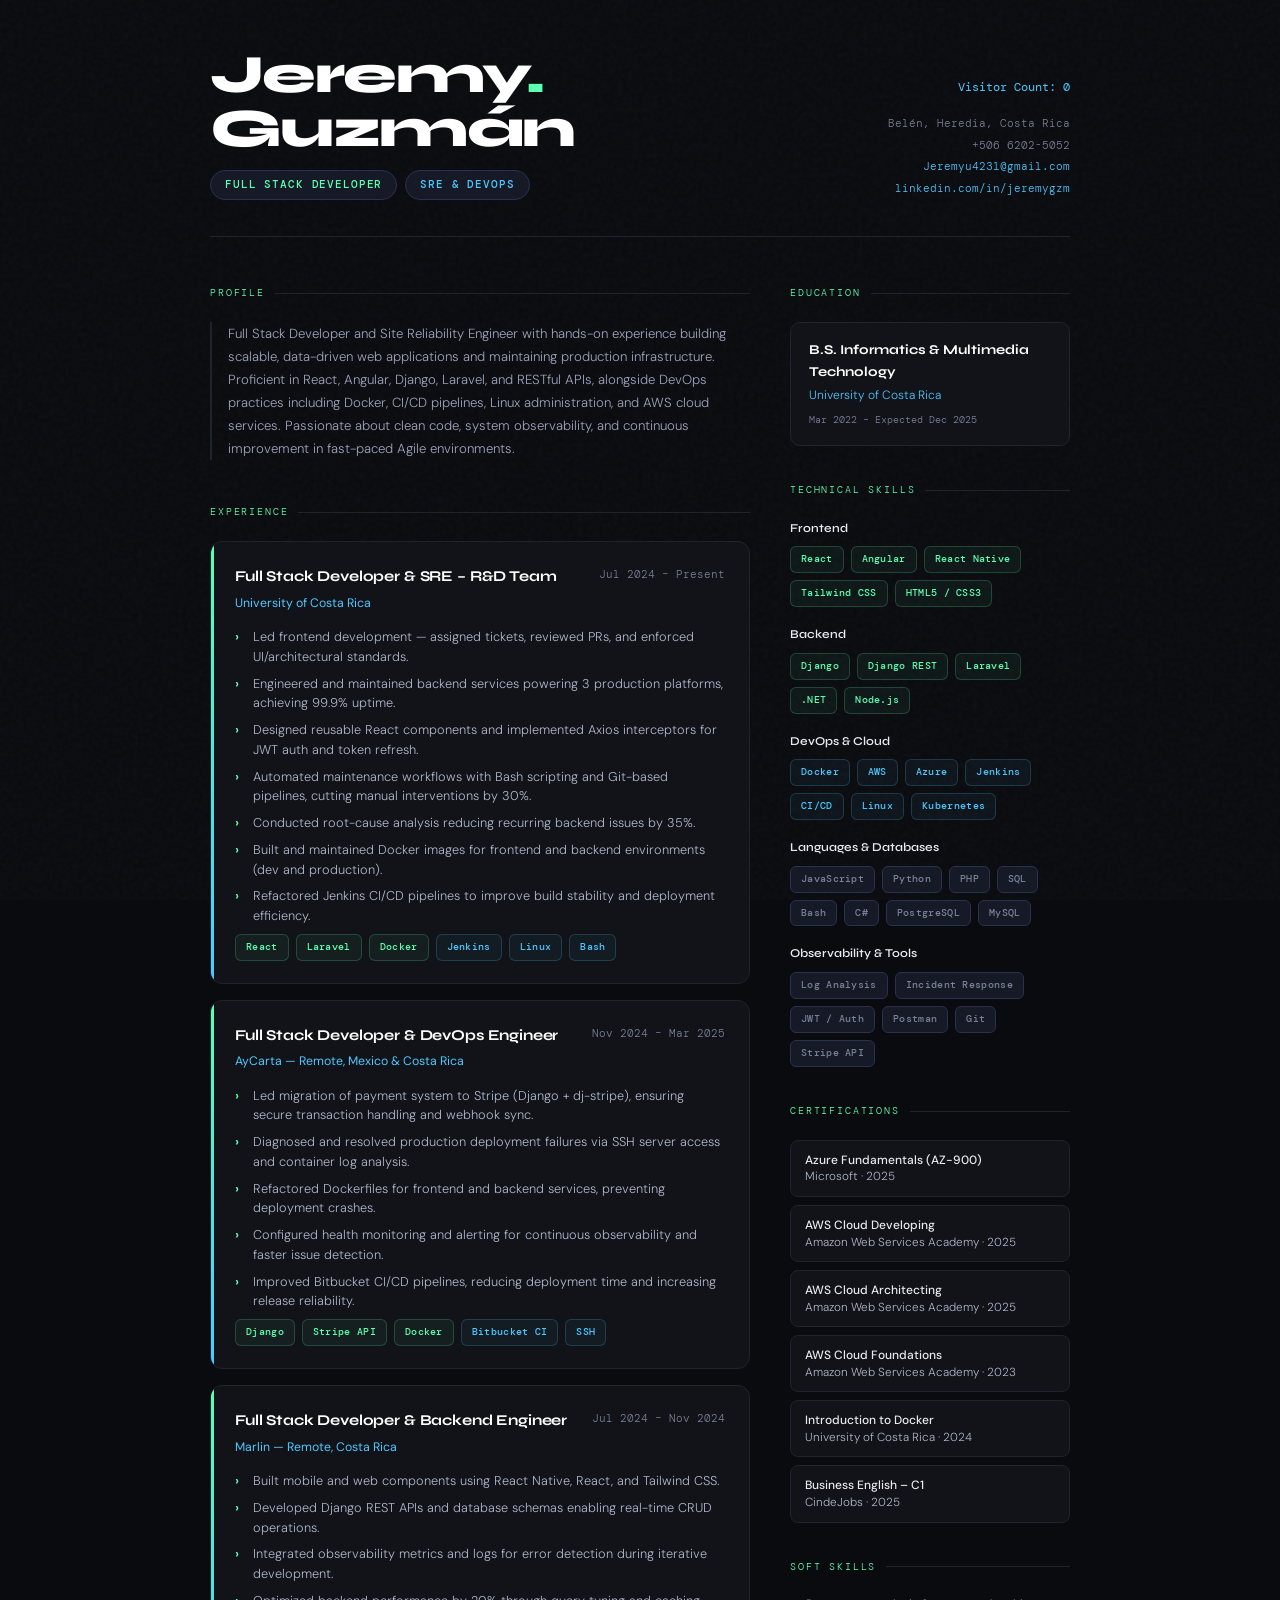
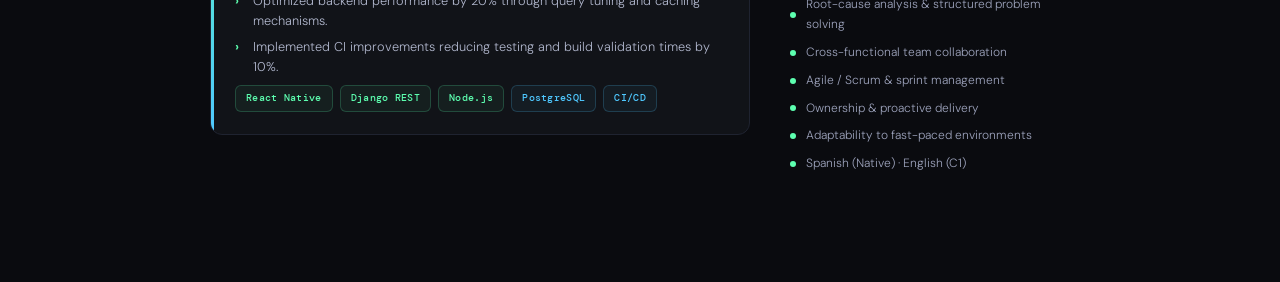
==== src/index.html @ c77874ff "Add initial resume layout, styles, and visitor counter functionality" ====
<!DOCTYPE html>
<html lang="en">
<head>
<meta charset="UTF-8" />
<meta name="viewport" content="width=device-width, initial-scale=1.0"/>
<title>Jeremy Andrés Guzmán Vargas – Resume</title>
<link href="https://fonts.googleapis.com/css2?family=Syne:wght@400;600;700;800&family=DM+Mono:wght@300;400;500&family=DM+Sans:wght@300;400;500&display=swap" rel="stylesheet"/>
<link rel="stylesheet" href="styles.css" />
</head>
<body>
<div class="page">

  <!-- HEADER -->
  <header>
    <div>
      <div class="name">Jeremy<span>.</span><br/>Guzmán</div>
      <div class="title-pill">
        <span class="pill">Full Stack Developer</span>
        <span class="pill blue">SRE &amp; DevOps</span>
      </div>
    </div>
    <div class="contact">
      <div class="exp-company">Visitor Count: <span id="counter">0</span></div>
      <div>Belén, Heredia, Costa Rica</div>
      <div>+506 6202-5052</div>
      <div><a href="mailto:Jeremyu4231@gmail.com">Jeremyu4231@gmail.com</a></div>
      <div><a href="https://linkedin.com/in/jeremygzm" target="_blank">linkedin.com/in/jeremygzm</a></div>
    </div>
  </header>

  <!-- MAIN LAYOUT -->
  <div class="layout">

    <!-- LEFT: MAIN CONTENT -->
    <main>

      <!-- PROFILE -->
      <section>
        <div class="section-label">Profile</div>
        <p class="profile-text">
          Full Stack Developer and Site Reliability Engineer with hands-on experience building scalable, data-driven web applications and maintaining production infrastructure. Proficient in React, Angular, Django, Laravel, and RESTful APIs, alongside DevOps practices including Docker, CI/CD pipelines, Linux administration, and AWS cloud services. Passionate about clean code, system observability, and continuous improvement in fast-paced Agile environments.
        </p>
      </section>

      <!-- EXPERIENCE -->
      <section>
        <div class="section-label">Experience</div>

        <div class="exp-card">
          <div class="exp-header">
            <div class="exp-role">Full Stack Developer &amp; SRE – R&amp;D Team</div>
            <div class="exp-date">Jul 2024 – Present</div>
          </div>
          <div class="exp-company">University of Costa Rica</div>
          <ul class="exp-bullets">
            <li>Led frontend development — assigned tickets, reviewed PRs, and enforced UI/architectural standards.</li>
            <li>Engineered and maintained backend services powering 3 production platforms, achieving 99.9% uptime.</li>
            <li>Designed reusable React components and implemented Axios interceptors for JWT auth and token refresh.</li>
            <li>Automated maintenance workflows with Bash scripting and Git-based pipelines, cutting manual interventions by 30%.</li>
            <li>Conducted root-cause analysis reducing recurring backend issues by 35%.</li>
            <li>Built and maintained Docker images for frontend and backend environments (dev and production).</li>
            <li>Refactored Jenkins CI/CD pipelines to improve build stability and deployment efficiency.</li>
          </ul>
          <div class="tag-group">
            <span class="tag green">React</span><span class="tag green">Laravel</span><span class="tag green">Docker</span>
            <span class="tag blue">Jenkins</span><span class="tag blue">Linux</span><span class="tag blue">Bash</span>
          </div>
        </div>

        <div class="exp-card">
          <div class="exp-header">
            <div class="exp-role">Full Stack Developer &amp; DevOps Engineer</div>
            <div class="exp-date">Nov 2024 – Mar 2025</div>
          </div>
          <div class="exp-company">AyCarta — Remote, Mexico &amp; Costa Rica</div>
          <ul class="exp-bullets">
            <li>Led migration of payment system to Stripe (Django + dj-stripe), ensuring secure transaction handling and webhook sync.</li>
            <li>Diagnosed and resolved production deployment failures via SSH server access and container log analysis.</li>
            <li>Refactored Dockerfiles for frontend and backend services, preventing deployment crashes.</li>
            <li>Configured health monitoring and alerting for continuous observability and faster issue detection.</li>
            <li>Improved Bitbucket CI/CD pipelines, reducing deployment time and increasing release reliability.</li>
          </ul>
          <div class="tag-group">
            <span class="tag green">Django</span><span class="tag green">Stripe API</span><span class="tag green">Docker</span>
            <span class="tag blue">Bitbucket CI</span><span class="tag blue">SSH</span>
          </div>
        </div>

        <div class="exp-card">
          <div class="exp-header">
            <div class="exp-role">Full Stack Developer &amp; Backend Engineer</div>
            <div class="exp-date">Jul 2024 – Nov 2024</div>
          </div>
          <div class="exp-company">Marlin — Remote, Costa Rica</div>
          <ul class="exp-bullets">
            <li>Built mobile and web components using React Native, React, and Tailwind CSS.</li>
            <li>Developed Django REST APIs and database schemas enabling real-time CRUD operations.</li>
            <li>Integrated observability metrics and logs for error detection during iterative development.</li>
            <li>Optimized backend performance by 20% through query tuning and caching mechanisms.</li>
            <li>Implemented CI improvements reducing testing and build validation times by 10%.</li>
          </ul>
          <div class="tag-group">
            <span class="tag green">React Native</span><span class="tag green">Django REST</span><span class="tag green">Node.js</span>
            <span class="tag blue">PostgreSQL</span><span class="tag blue">CI/CD</span>
          </div>
        </div>
      </section>

    </main>

    <!-- RIGHT: SIDEBAR -->
    <aside class="sidebar">

      <!-- EDUCATION -->
      <section>
        <div class="section-label">Education</div>
        <div class="edu-card">
          <div class="edu-degree">B.S. Informatics &amp; Multimedia Technology</div>
          <div class="edu-school">University of Costa Rica</div>
          <div class="edu-date">Mar 2022 – Expected Dec 2025</div>
        </div>
      </section>

      <!-- TECHNICAL SKILLS -->
      <section>
        <div class="section-label">Technical Skills</div>

        <div class="skill-block">
          <div class="skill-category">Frontend</div>
          <div class="tag-group">
            <span class="tag green">React</span><span class="tag green">Angular</span>
            <span class="tag green">React Native</span><span class="tag green">Tailwind CSS</span>
            <span class="tag green">HTML5 / CSS3</span>
          </div>
        </div>

        <div class="skill-block">
          <div class="skill-category">Backend</div>
          <div class="tag-group">
            <span class="tag green">Django</span><span class="tag green">Django REST</span>
            <span class="tag green">Laravel</span><span class="tag green">.NET</span>
            <span class="tag green">Node.js</span>
          </div>
        </div>

        <div class="skill-block">
          <div class="skill-category">DevOps &amp; Cloud</div>
          <div class="tag-group">
            <span class="tag blue">Docker</span><span class="tag blue">AWS</span>
            <span class="tag blue">Azure</span><span class="tag blue">Jenkins</span>
            <span class="tag blue">CI/CD</span><span class="tag blue">Linux</span>
            <span class="tag blue">Kubernetes</span>
          </div>
        </div>

        <div class="skill-block">
          <div class="skill-category">Languages &amp; Databases</div>
          <div class="tag-group">
            <span class="tag">JavaScript</span><span class="tag">Python</span>
            <span class="tag">PHP</span><span class="tag">SQL</span>
            <span class="tag">Bash</span><span class="tag">C#</span>
            <span class="tag">PostgreSQL</span><span class="tag">MySQL</span>
          </div>
        </div>

        <div class="skill-block">
          <div class="skill-category">Observability &amp; Tools</div>
          <div class="tag-group">
            <span class="tag">Log Analysis</span><span class="tag">Incident Response</span>
            <span class="tag">JWT / Auth</span><span class="tag">Postman</span>
            <span class="tag">Git</span><span class="tag">Stripe API</span>
          </div>
        </div>
      </section>

      <!-- CERTIFICATIONS -->
      <section>
        <div class="section-label">Certifications</div>

        <div class="cert-item">
          <strong>Azure Fundamentals (AZ-900)</strong>
          Microsoft · 2025
        </div>
        <div class="cert-item">
          <strong>AWS Cloud Developing</strong>
          Amazon Web Services Academy · 2025
        </div>
        <div class="cert-item">
          <strong>AWS Cloud Architecting</strong>
          Amazon Web Services Academy · 2025
        </div>
        <div class="cert-item">
          <strong>AWS Cloud Foundations</strong>
          Amazon Web Services Academy · 2023
        </div>
        <div class="cert-item">
          <strong>Introduction to Docker</strong>
          University of Costa Rica · 2024
        </div>
        <div class="cert-item">
          <strong>Business English – C1</strong>
          CindeJobs · 2025
        </div>
      </section>

      <!-- SOFT SKILLS -->
      <section>
        <div class="section-label">Soft Skills</div>
        <div class="soft-list">
          <div class="soft-item"><span class="soft-dot"></span>Root-cause analysis &amp; structured problem solving</div>
          <div class="soft-item"><span class="soft-dot"></span>Cross-functional team collaboration</div>
          <div class="soft-item"><span class="soft-dot"></span>Agile / Scrum &amp; sprint management</div>
          <div class="soft-item"><span class="soft-dot"></span>Ownership &amp; proactive delivery</div>
          <div class="soft-item"><span class="soft-dot"></span>Adaptability to fast-paced environments</div>
          <div class="soft-item"><span class="soft-dot"></span>Spanish (Native) · English (C1)</div>
        </div>
      </section>

    </aside>
  </div>
</div>
<script src="script.js"></script>
</body>
</html>
---- src/styles.css ----
:root {
    --bg: #0a0b0f;
    --surface: #111318;
    --surface2: #181b22;
    --border: #1f2330;
    --accent: #5dffb0;
    --accent2: #4fc8ff;
    --text: #e8eaf0;
    --muted: #7a8099;
    --tag-bg: #161a26;
    --tag-border: #2a3150;
}

*,
*::before,
*::after {
    box-sizing: border-box;
    margin: 0;
    padding: 0;
}

html {
    font-size: 15px;
}

body {
    background: var(--bg);
    color: var(--text);
    font-family: 'DM Sans', sans-serif;
    font-weight: 300;
    line-height: 1.65;
    min-height: 100vh;
    padding: 48px 24px 72px;
}

/* ── NOISE OVERLAY ── */
body::before {
    content: '';
    position: fixed;
    inset: 0;
    background-image: url("data:image/svg+xml,%3Csvg viewBox='0 0 200 200' xmlns='http://www.w3.org/2000/svg'%3E%3Cfilter id='n'%3E%3CfeTurbulence type='fractalNoise' baseFrequency='0.9' numOctaves='4' stitchTiles='stitch'/%3E%3C/filter%3E%3Crect width='100%25' height='100%25' filter='url(%23n)' opacity='0.03'/%3E%3C/svg%3E");
    pointer-events: none;
    z-index: 0;
}

.page {
    position: relative;
    z-index: 1;
    max-width: 860px;
    margin: 0 auto;
}

/* ── HEADER ── */
header {
    border-bottom: 1px solid var(--border);
    padding-bottom: 36px;
    margin-bottom: 48px;
    display: grid;
    grid-template-columns: 1fr auto;
    gap: 24px;
    align-items: end;
}

.name {
    font-family: 'Syne', sans-serif;
    font-weight: 800;
    font-size: clamp(2.4rem, 6vw, 3.6rem);
    letter-spacing: -0.03em;
    line-height: 1;
    color: #fff;
}

.name span {
    color: var(--accent);
}

.title-pill {
    display: inline-flex;
    gap: 8px;
    margin-top: 14px;
    flex-wrap: wrap;
}

.pill {
    font-family: 'DM Mono', monospace;
    font-size: 0.72rem;
    font-weight: 500;
    letter-spacing: 0.08em;
    text-transform: uppercase;
    padding: 5px 14px;
    border-radius: 100px;
    border: 1px solid var(--tag-border);
    color: var(--accent);
    background: var(--tag-bg);
}

.pill.blue {
    color: var(--accent2);
}

.contact {
    text-align: right;
    font-family: 'DM Mono', monospace;
    font-size: 0.76rem;
    color: var(--muted);
    line-height: 1.9;
}

.contact a {
    color: var(--accent2);
    text-decoration: none;
}

.contact a:hover {
    text-decoration: underline;
}

/* ── LAYOUT ── */
.layout {
    display: grid;
    grid-template-columns: 1fr 280px;
    gap: 40px;
    align-items: start;
}

/* ── SECTION ── */
section {
    margin-bottom: 44px;
}

.section-label {
    font-family: 'DM Mono', monospace;
    font-size: 0.68rem;
    letter-spacing: 0.18em;
    text-transform: uppercase;
    color: var(--accent);
    margin-bottom: 20px;
    display: flex;
    align-items: center;
    gap: 10px;
}

.section-label::after {
    content: '';
    flex: 1;
    height: 1px;
    background: var(--border);
}

/* ── EXPERIENCE CARD ── */
.exp-card {
    background: var(--surface);
    border: 1px solid var(--border);
    border-radius: 12px;
    padding: 22px 24px;
    margin-bottom: 16px;
    position: relative;
    overflow: hidden;
    transition: border-color 0.2s;
}

.exp-card::before {
    content: '';
    position: absolute;
    top: 0;
    left: 0;
    width: 3px;
    height: 100%;
    background: linear-gradient(180deg, var(--accent), var(--accent2));
    border-radius: 4px 0 0 4px;
}

.exp-card:hover {
    border-color: #2e3550;
}

.exp-header {
    display: flex;
    justify-content: space-between;
    align-items: flex-start;
    gap: 12px;
    flex-wrap: wrap;
    margin-bottom: 4px;
}

.exp-role {
    font-family: 'Syne', sans-serif;
    font-weight: 700;
    font-size: 1rem;
    color: #fff;
    letter-spacing: -0.01em;
}

.exp-date {
    font-family: 'DM Mono', monospace;
    font-size: 0.7rem;
    color: var(--muted);
    white-space: nowrap;
    padding-top: 2px;
}

.exp-company {
    font-size: 0.82rem;
    color: var(--accent2);
    margin-bottom: 14px;
    font-weight: 400;
}

.exp-bullets {
    list-style: none;
    display: flex;
    flex-direction: column;
    gap: 7px;
}

.exp-bullets li {
    font-size: 0.85rem;
    color: #b0b6cc;
    padding-left: 18px;
    position: relative;
    line-height: 1.55;
}

.exp-bullets li::before {
    content: '›';
    position: absolute;
    left: 0;
    color: var(--accent);
    font-weight: 700;
}

/* ── TAGS ── */
.tag-group {
    display: flex;
    flex-wrap: wrap;
    gap: 7px;
    margin-top: 8px;
}

.tag {
    font-family: 'DM Mono', monospace;
    font-size: 0.68rem;
    font-weight: 500;
    padding: 4px 10px;
    border-radius: 6px;
    border: 1px solid var(--tag-border);
    background: var(--tag-bg);
    color: var(--muted);
    letter-spacing: 0.03em;
}

.tag.green {
    color: var(--accent);
    border-color: rgba(93, 255, 176, 0.2);
    background: rgba(93, 255, 176, 0.05);
}

.tag.blue {
    color: var(--accent2);
    border-color: rgba(79, 200, 255, 0.2);
    background: rgba(79, 200, 255, 0.05);
}

/* ── SIDEBAR ── */
.sidebar section {
    margin-bottom: 36px;
}

.skill-block {
    margin-bottom: 18px;
}

.skill-category {
    font-family: 'Syne', sans-serif;
    font-weight: 600;
    font-size: 0.8rem;
    color: var(--text);
    margin-bottom: 8px;
}

/* ── CERT ITEM ── */
.cert-item {
    background: var(--surface);
    border: 1px solid var(--border);
    border-radius: 8px;
    padding: 11px 14px;
    margin-bottom: 8px;
    font-size: 0.78rem;
    color: #b0b6cc;
    line-height: 1.4;
}

.cert-item strong {
    display: block;
    color: var(--text);
    font-weight: 500;
    font-size: 0.8rem;
}

/* ── PROFILE BLOCK ── */
.profile-text {
    font-size: 0.88rem;
    color: #9da3bc;
    line-height: 1.75;
    border-left: 2px solid var(--border);
    padding-left: 16px;
}

/* ── EDU CARD ── */
.edu-card {
    background: var(--surface);
    border: 1px solid var(--border);
    border-radius: 10px;
    padding: 16px 18px;
}

.edu-degree {
    font-family: 'Syne', sans-serif;
    font-weight: 700;
    font-size: 0.9rem;
    color: #fff;
}

.edu-school {
    font-size: 0.8rem;
    color: var(--accent2);
    margin: 3px 0 6px;
}

.edu-date {
    font-family: 'DM Mono', monospace;
    font-size: 0.68rem;
    color: var(--muted);
}

/* ── SOFT SKILLS ── */
.soft-list {
    display: flex;
    flex-direction: column;
    gap: 8px;
}

.soft-item {
    display: flex;
    align-items: center;
    gap: 10px;
    font-size: 0.8rem;
    color: #9da3bc;
}

.soft-dot {
    width: 6px;
    height: 6px;
    border-radius: 50%;
    background: var(--accent);
    flex-shrink: 0;
}

/* ── PRINT ── */
@media print {
    body {
        background: #fff;
        padding: 0;
    }

    body::before {
        display: none;
    }

    .page {
        max-width: 100%;
    }

    .exp-card,
    .cert-item,
    .edu-card {
        break-inside: avoid;
    }
}

@media (max-width: 700px) {
    .layout {
        grid-template-columns: 1fr;
    }

    header {
        grid-template-columns: 1fr;
    }

    .contact {
        text-align: left;
    }
}
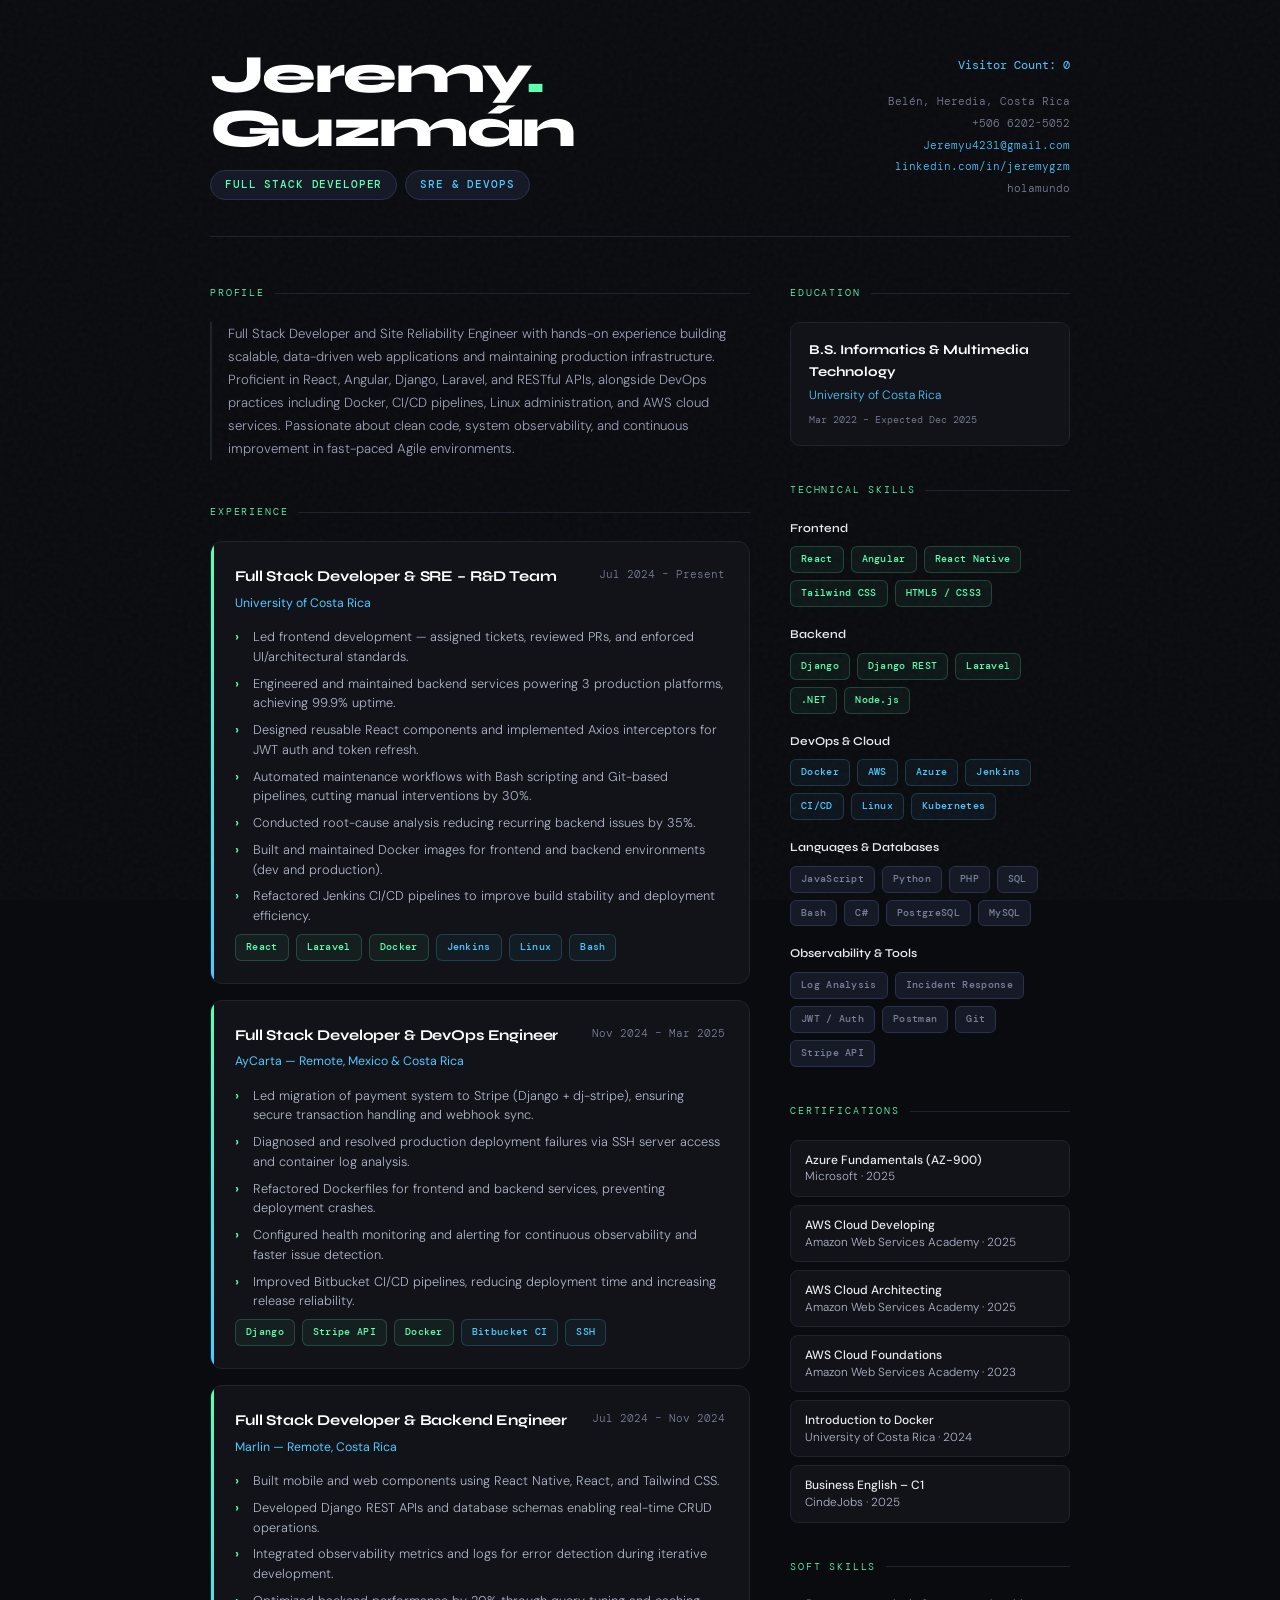
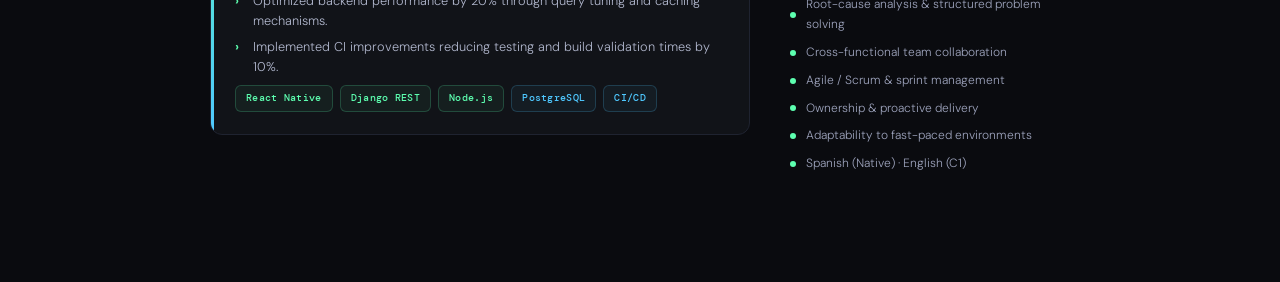
==== commit af4f7e0c: "Add placeholder text holamundo to contact section in index.html" ====
--- a/src/index.html
+++ b/src/index.html
@@ -25,6 +25,7 @@
       <div>+506 6202-5052</div>
       <div><a href="mailto:Jeremyu4231@gmail.com">Jeremyu4231@gmail.com</a></div>
       <div><a href="https://linkedin.com/in/jeremygzm" target="_blank">linkedin.com/in/jeremygzm</a></div>
+      <p>holamundo</p>
     </div>
   </header>
 
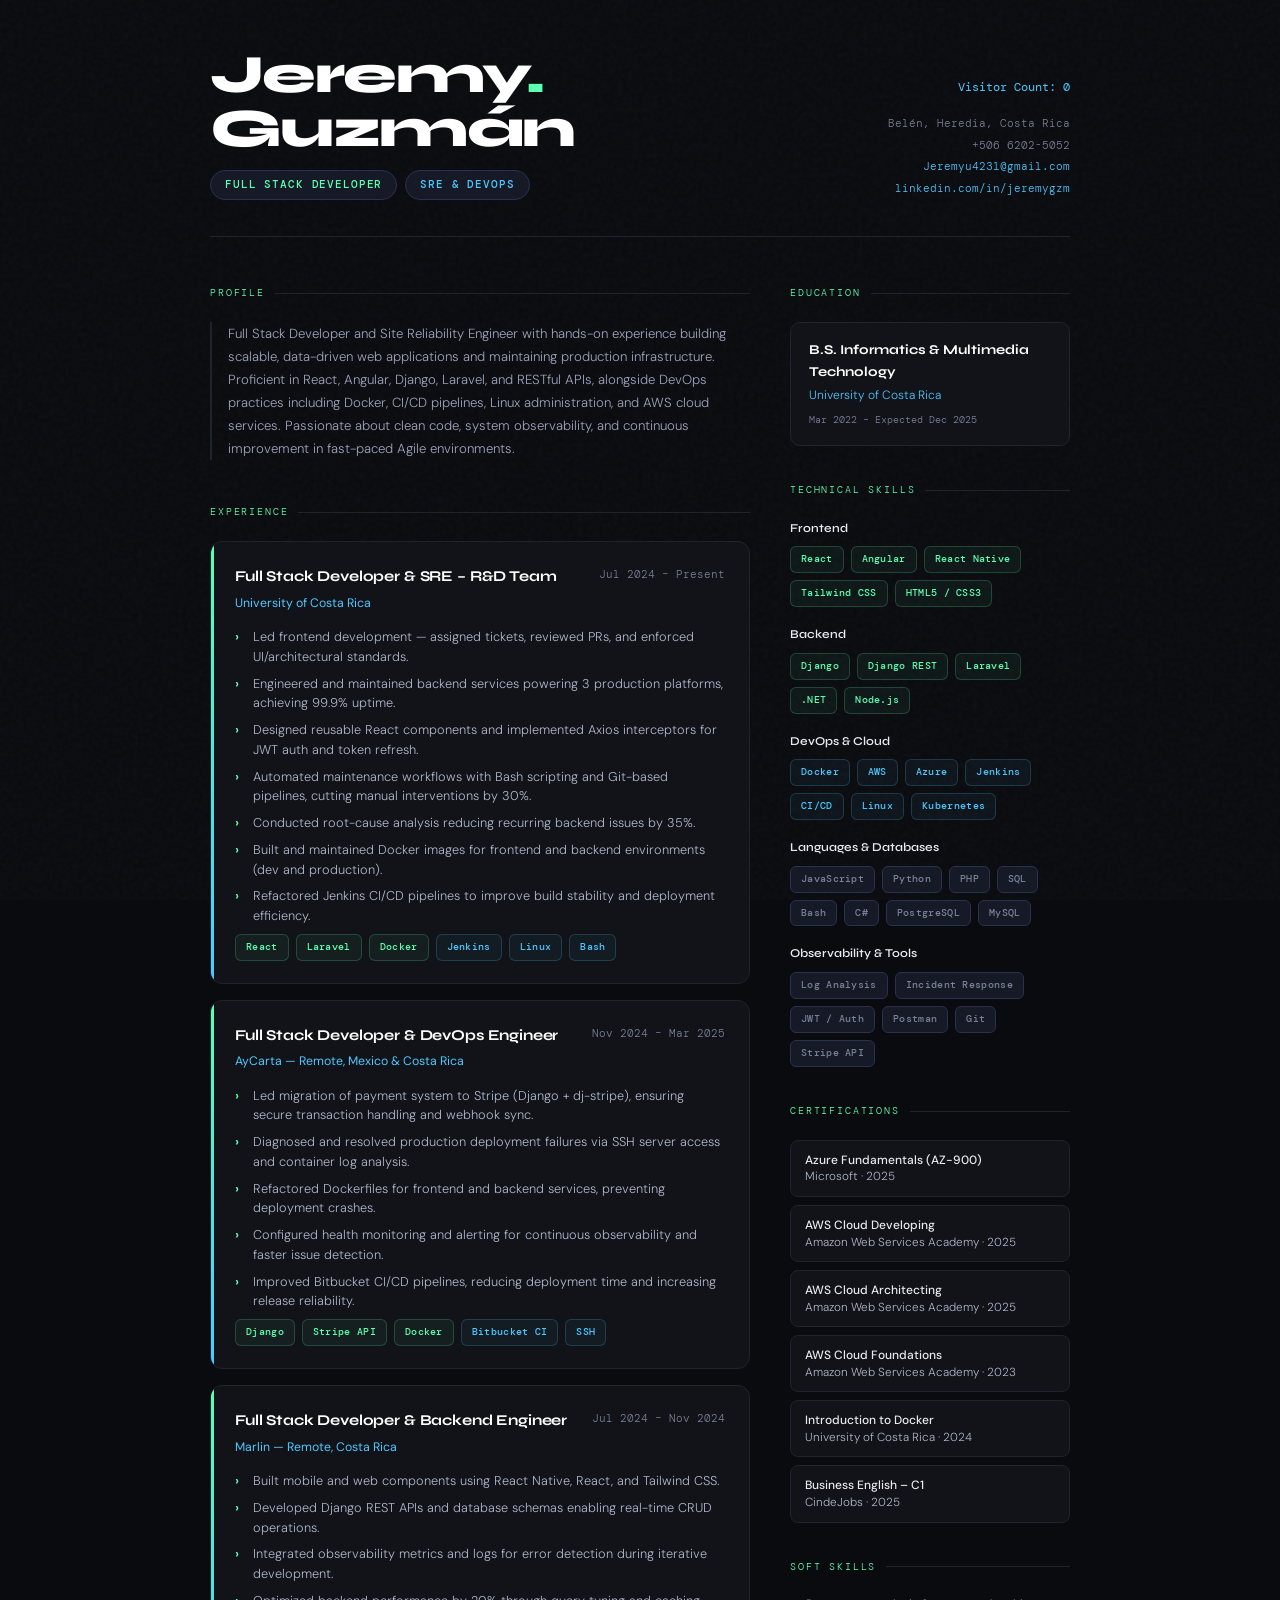
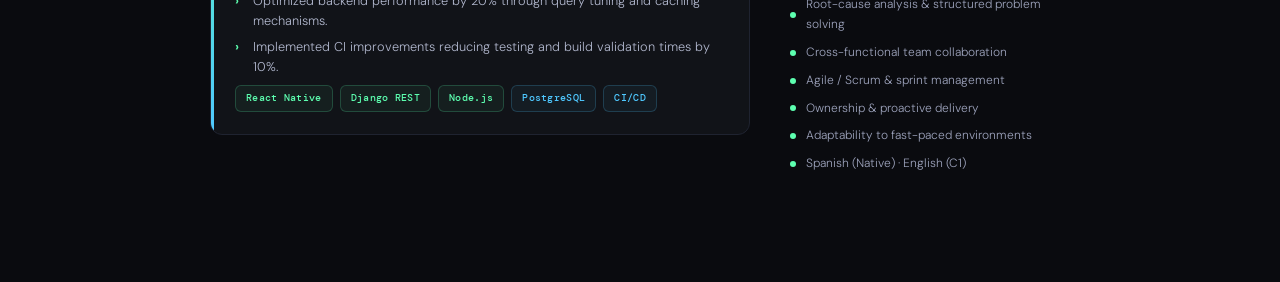
==== commit 6dc1fd70: "Remove placeholder text from contact section in index.html" ====
--- a/src/index.html
+++ b/src/index.html
@@ -25,7 +25,6 @@
       <div>+506 6202-5052</div>
       <div><a href="mailto:Jeremyu4231@gmail.com">Jeremyu4231@gmail.com</a></div>
       <div><a href="https://linkedin.com/in/jeremygzm" target="_blank">linkedin.com/in/jeremygzm</a></div>
-      <p>holamundo</p>
     </div>
   </header>
 
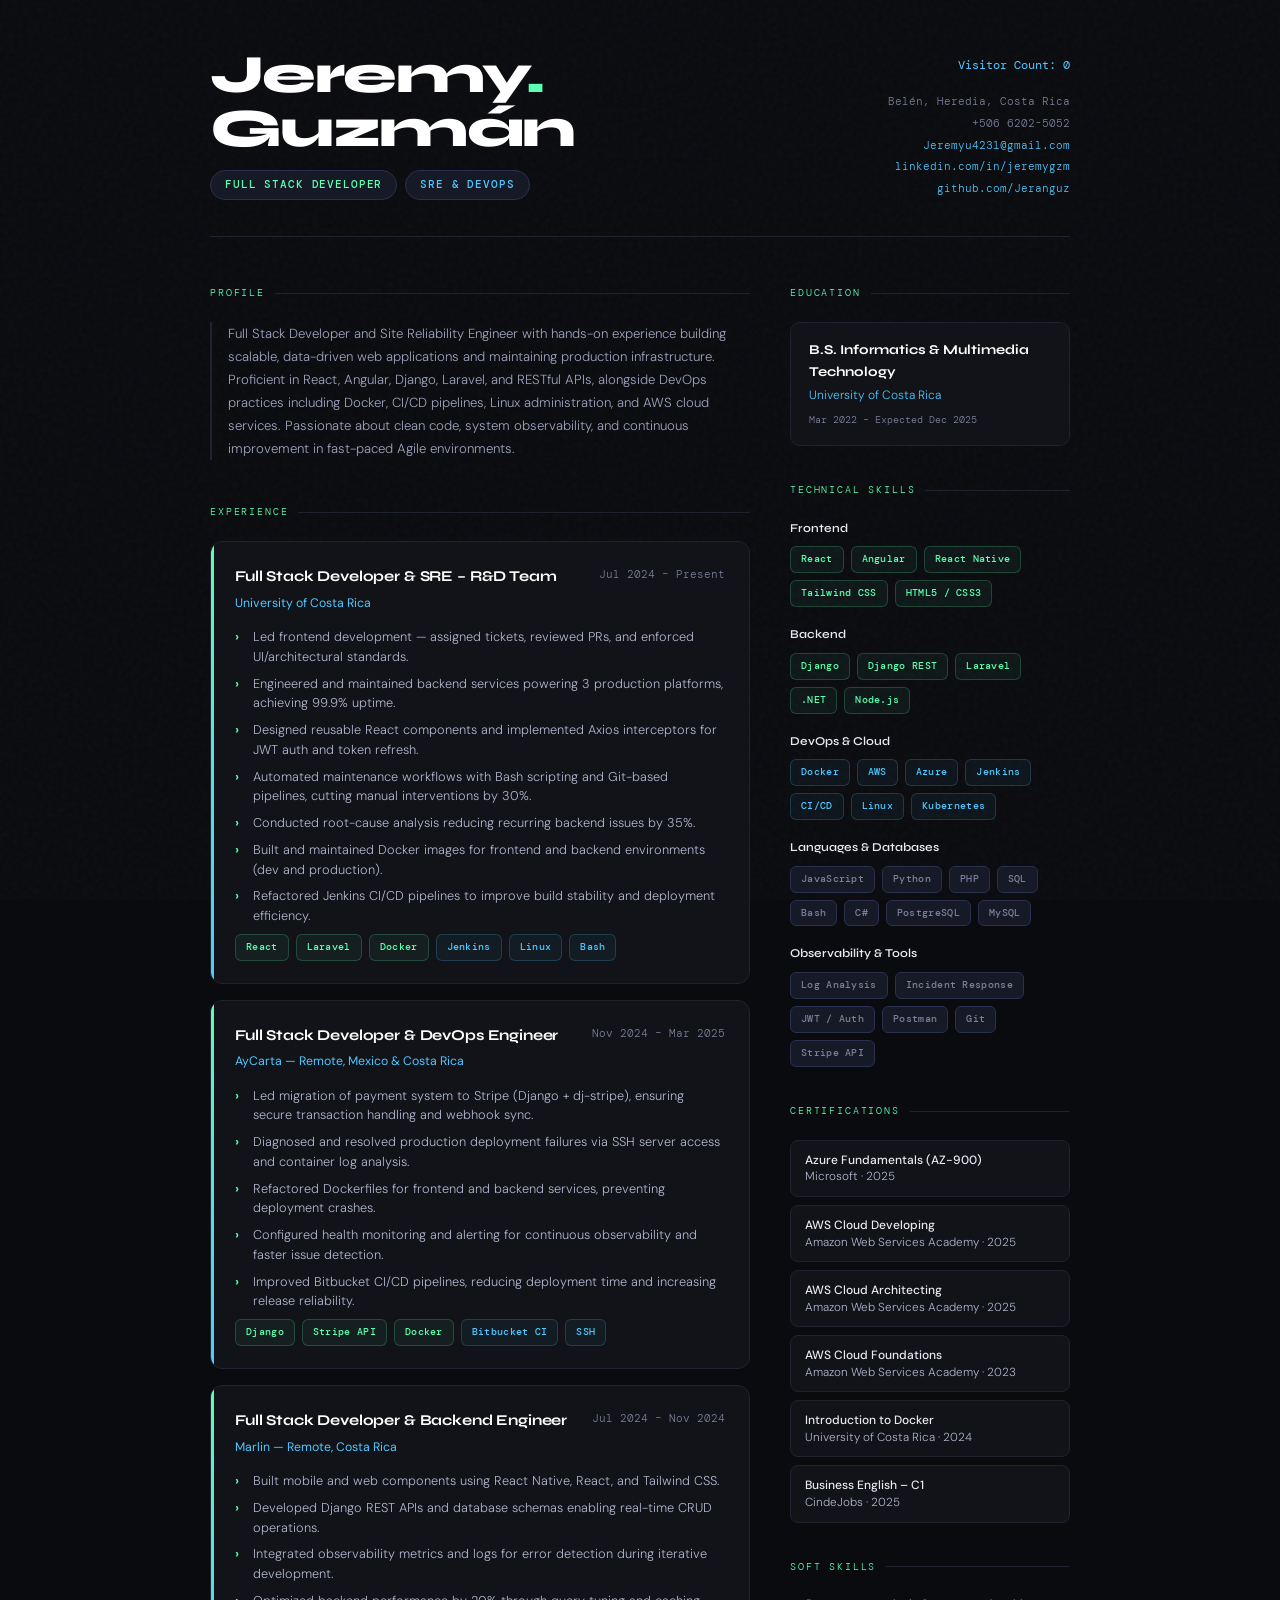
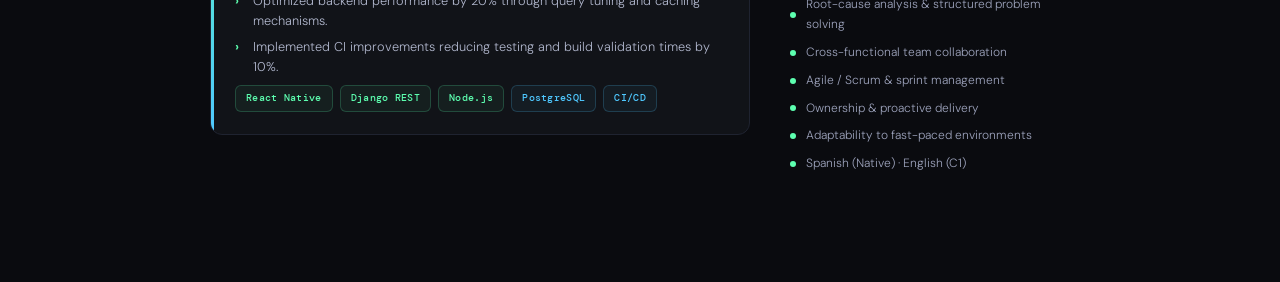
==== commit 31495336: "Add GitHub link to contact section in index.html" ====
--- a/src/index.html
+++ b/src/index.html
@@ -25,6 +25,7 @@
       <div>+506 6202-5052</div>
       <div><a href="mailto:Jeremyu4231@gmail.com">Jeremyu4231@gmail.com</a></div>
       <div><a href="https://linkedin.com/in/jeremygzm" target="_blank">linkedin.com/in/jeremygzm</a></div>
+      <div><a href="https://github.com/Jeranguz" target="_blank">github.com/Jeranguz</a></div>
     </div>
   </header>
 
